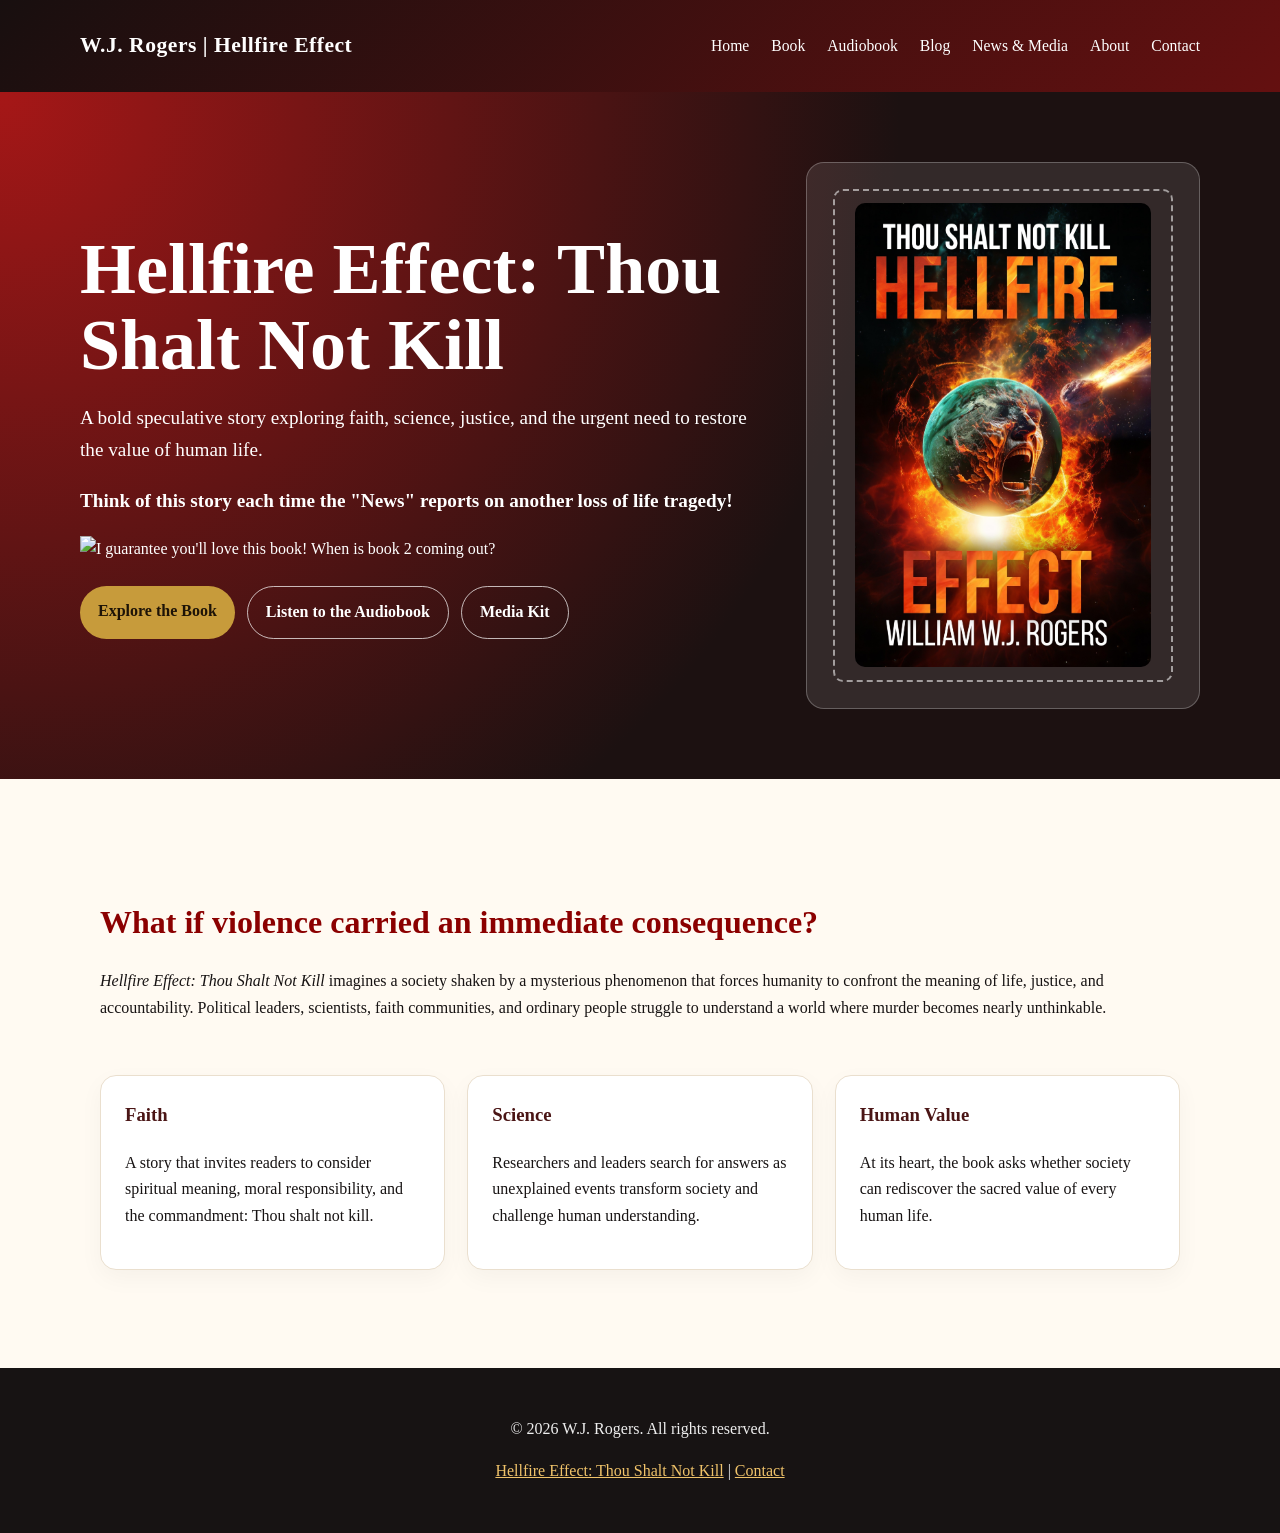
==== index.html @ ddb4c1cd "Update index.html" ====
<!DOCTYPE html>
<html lang="en">
<head>
  <!-- Google tag (gtag.js) -->
<script async src="https://www.googletagmanager.com/gtag/js?id=G-8KDBBG4806"></script>
<script>
  window.dataLayer = window.dataLayer || [];
  function gtag(){dataLayer.push(arguments);}
  gtag('js', new Date());

  gtag('config', 'G-8KDBBG4806');
</script>
  
<meta charset="UTF-8">
<meta name="viewport" content="width=device-width, initial-scale=1.0">
<title>Hellfire Effect | W.J. Rogers</title>
<meta name="description" content="Official author website for Hellfire Effect: Thou Shalt Not Kill by W.J. Rogers.">
<meta name="keywords" content="Hellfire Effect, W.J. Rogers, Hellfire Effect Thou Shalt Not Kill, Christian science fiction, faith based thriller, speculative fiction, value of human life, audiobook Spotify ElevenReader">
<meta name="author" content="W.J. Rogers">
<meta property="og:title" content="Hellfire Effect | W.J. Rogers">
<meta property="og:description" content="Official author website for Hellfire Effect: Thou Shalt Not Kill by W.J. Rogers.">
<meta property="og:type" content="website">
<link rel="stylesheet" href="styles.css">
</head>
<body>
<header>
  <div class="nav">
    <div class="brand">W.J. Rogers | Hellfire Effect</div>
    <nav>
      <a href="index.html">Home</a>
      <a href="book.html">Book</a>
      <a href="audiobook.html">Audiobook</a>
      <a href="blog.html">Blog</a>
      <a href="media.html">News & Media</a>
      <a href="about.html">About</a>
      <a href="contact.html">Contact</a>
    </nav>
  </div>
</header>

<section class="hero">
  <div class="hero-inner">
    <div>
      <h1>Hellfire Effect: Thou Shalt Not Kill</h1>
      <p>A bold speculative story exploring faith, science, justice, and the urgent need to restore the value of human life.</p>
      <p><strong>Think of this story each time the "News" reports on another loss of life tragedy!</strong></p>

      <!-- Hellfire Effect Promotional Badge -->
<div class="promo-badge">
  <img
    src="image/hellfire-badge.jpg"
    alt="I guarantee you'll love this book! When is book 2 coming out?"
  >
</div>
      <div class="button-row">
        <a class="btn" href="book.html">Explore the Book</a>
        <a class="btn secondary" href="audiobook.html">Listen to the Audiobook</a>
        <a class="btn secondary" href="media.html">Media Kit</a>
      </div>
    </div>
    <div class="cover-card">
      <div class="cover-placeholder">
        <img src="cover.jpg" alt="Hellfire Effect book cover" style="max-width:320px;width:100%;border-radius:10px;">
</div>
      </div>
    </div>
  </div>
</section>
<main>
<section>
  <h2>What if violence carried an immediate consequence?</h2>
  <p><em>Hellfire Effect: Thou Shalt Not Kill</em> imagines a society shaken by a mysterious phenomenon that forces humanity to confront the meaning of life, justice, and accountability. Political leaders, scientists, faith communities, and ordinary people struggle to understand a world where murder becomes nearly unthinkable.</p>
</section>
<section class="grid">
  <div class="card"><h3>Faith</h3><p>A story that invites readers to consider spiritual meaning, moral responsibility, and the commandment: Thou shalt not kill.</p></div>
  <div class="card"><h3>Science</h3><p>Researchers and leaders search for answers as unexplained events transform society and challenge human understanding.</p></div>
  <div class="card"><h3>Human Value</h3><p>At its heart, the book asks whether society can rediscover the sacred value of every human life.</p></div>
</section>

</main>

<footer>
  <p>© 2026 W.J. Rogers. All rights reserved.</p>
  <p><a href="book.html">Hellfire Effect: Thou Shalt Not Kill</a> | <a href="contact.html">Contact</a></p>
</footer>
</body>
</html>
---- styles.css ----
:root {
  --dark: #171313;
  --red: #8b0000;
  --gold: #c79b3b;
  --light: #fffaf2;
  --muted: #6b625b;
  --card: #ffffff;
}
* { box-sizing: border-box; }
body {
  margin: 0;
  font-family: Georgia, 'Times New Roman', serif;
  background: var(--light);
  color: var(--dark);
  line-height: 1.65;
}
a { color: var(--red); }
header {
  background: linear-gradient(135deg, #180f0f, #641010);
  color: white;
  padding: 28px 20px;
}
.nav {
  max-width: 1120px;
  margin: auto;
  display: flex;
  align-items: center;
  justify-content: space-between;
  gap: 16px;
  flex-wrap: wrap;
}
.brand {
  font-size: 1.35rem;
  font-weight: bold;
  letter-spacing: .5px;
}
nav a {
  color: white;
  text-decoration: none;
  margin-left: 18px;
  font-size: .98rem;
}
nav a:hover { text-decoration: underline; }
.hero {
  background: radial-gradient(circle at top left, #a61717, #1c1111 62%);
  color: white;
  padding: 70px 20px;
}
.hero-inner {
  max-width: 1120px;
  margin: auto;
  display: grid;
  grid-template-columns: 1.4fr .8fr;
  gap: 36px;
  align-items: center;
}
.hero h1 {
  font-size: clamp(2.4rem, 6vw, 4.5rem);
  line-height: 1.05;
  margin: 0 0 18px;
}
.hero p { font-size: 1.2rem; max-width: 760px; }
.cover-card {
  background: rgba(255,255,255,.1);
  border: 1px solid rgba(255,255,255,.25);
  padding: 26px;
  border-radius: 18px;
  text-align: center;
}
.cover-placeholder {
  aspect-ratio: 1/1.45;
  border: 2px dashed rgba(255,255,255,.55);
  border-radius: 10px;
  display:flex; align-items:center; justify-content:center;
  padding: 20px;
  min-height: 330px;
}
.button-row { display: flex; flex-wrap: wrap; gap: 12px; margin-top: 24px; }
.btn {
  display:inline-block;
  background: var(--gold);
  color:#1d1307;
  text-decoration:none;
  padding: 12px 18px;
  border-radius: 999px;
  font-weight:bold;
}
.btn.secondary {
  background: transparent;
  color:white;
  border:1px solid rgba(255,255,255,.7);
}
main { max-width: 1120px; margin: auto; padding: 44px 20px; }
section { margin-bottom: 54px; }
h2 { color: var(--red); font-size: 2rem; line-height: 1.2; }
.grid {
  display:grid;
  grid-template-columns: repeat(3, 1fr);
  gap: 22px;
}
.card {
  background: var(--card);
  border: 1px solid #eadfce;
  border-radius: 16px;
  padding: 24px;
  box-shadow: 0 8px 24px rgba(0,0,0,.04);
}
.card h3 { margin-top: 0; color: #4a1515; }
.notice {
  background: #fff1d5;
  border-left: 5px solid var(--gold);
  padding: 18px;
  border-radius: 10px;
}
form {
  background: white;
  border: 1px solid #eadfce;
  padding: 24px;
  border-radius: 16px;
}
input, textarea {
  width:100%;
  padding: 12px;
  margin: 8px 0 16px;
  border: 1px solid #cdbfac;
  border-radius: 8px;
  font: inherit;
}
textarea { min-height: 150px; }
footer {
  background: #171313;
  color: #eee;
  padding: 32px 20px;
  text-align: center;
}
footer a { color: #f0c36a; }
.blog-post {
  background:white;
  border:1px solid #eadfce;
  border-radius:16px;
  padding:28px;
  margin-bottom:24px;
}
.meta { color: var(--muted); font-size:.95rem; }
@media (max-width: 800px) {
  .hero-inner, .grid { grid-template-columns: 1fr; }
  nav a { display: inline-block; margin: 6px 10px 0 0; }
}
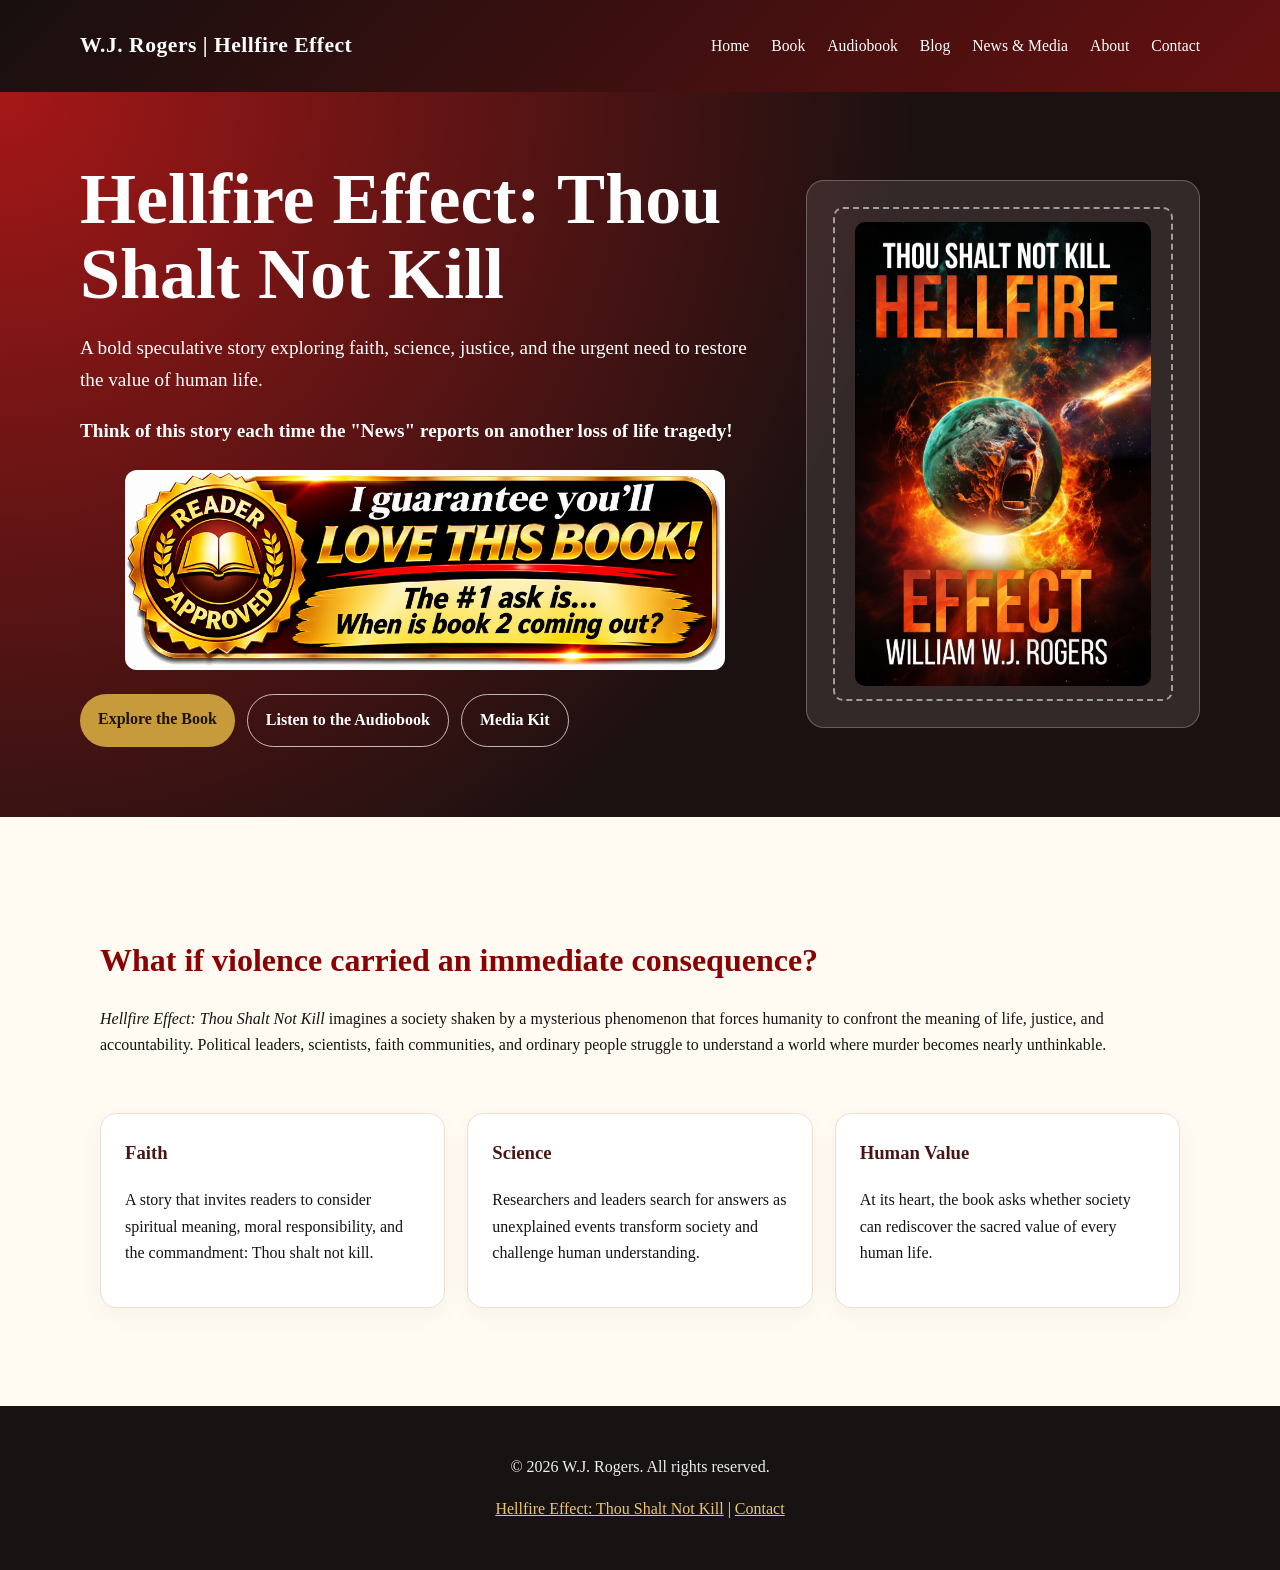
==== commit d8f99f2a: "Update index.html" ====
--- a/index.html
+++ b/index.html
@@ -48,7 +48,7 @@
       <!-- Hellfire Effect Promotional Badge -->
 <div class="promo-badge">
   <img
-    src="image/hellfire-badge.jpg"
+    src="hellfire-badge.jpg"
     alt="I guarantee you'll love this book! When is book 2 coming out?"
   >
 </div>
--- a/styles.css
+++ b/styles.css
@@ -145,4 +145,24 @@
 @media (max-width: 800px) {
   .hero-inner, .grid { grid-template-columns: 1fr; }
   nav a { display: inline-block; margin: 6px 10px 0 0; }
-}+}
+/* Hellfire Effect Promotional Badge */
+.promo-badge {
+  margin: 24px 0;
+  text-align: center;
+}
+
+.promo-badge img {
+  display: block;
+  width: 100%;
+  max-width: 600px;
+  height: auto;
+  margin: 0 auto;
+  border-radius: 12px;
+}
+
+@media (max-width: 600px) {
+  .promo-badge img {
+    max-width: 100%;
+  }
+}
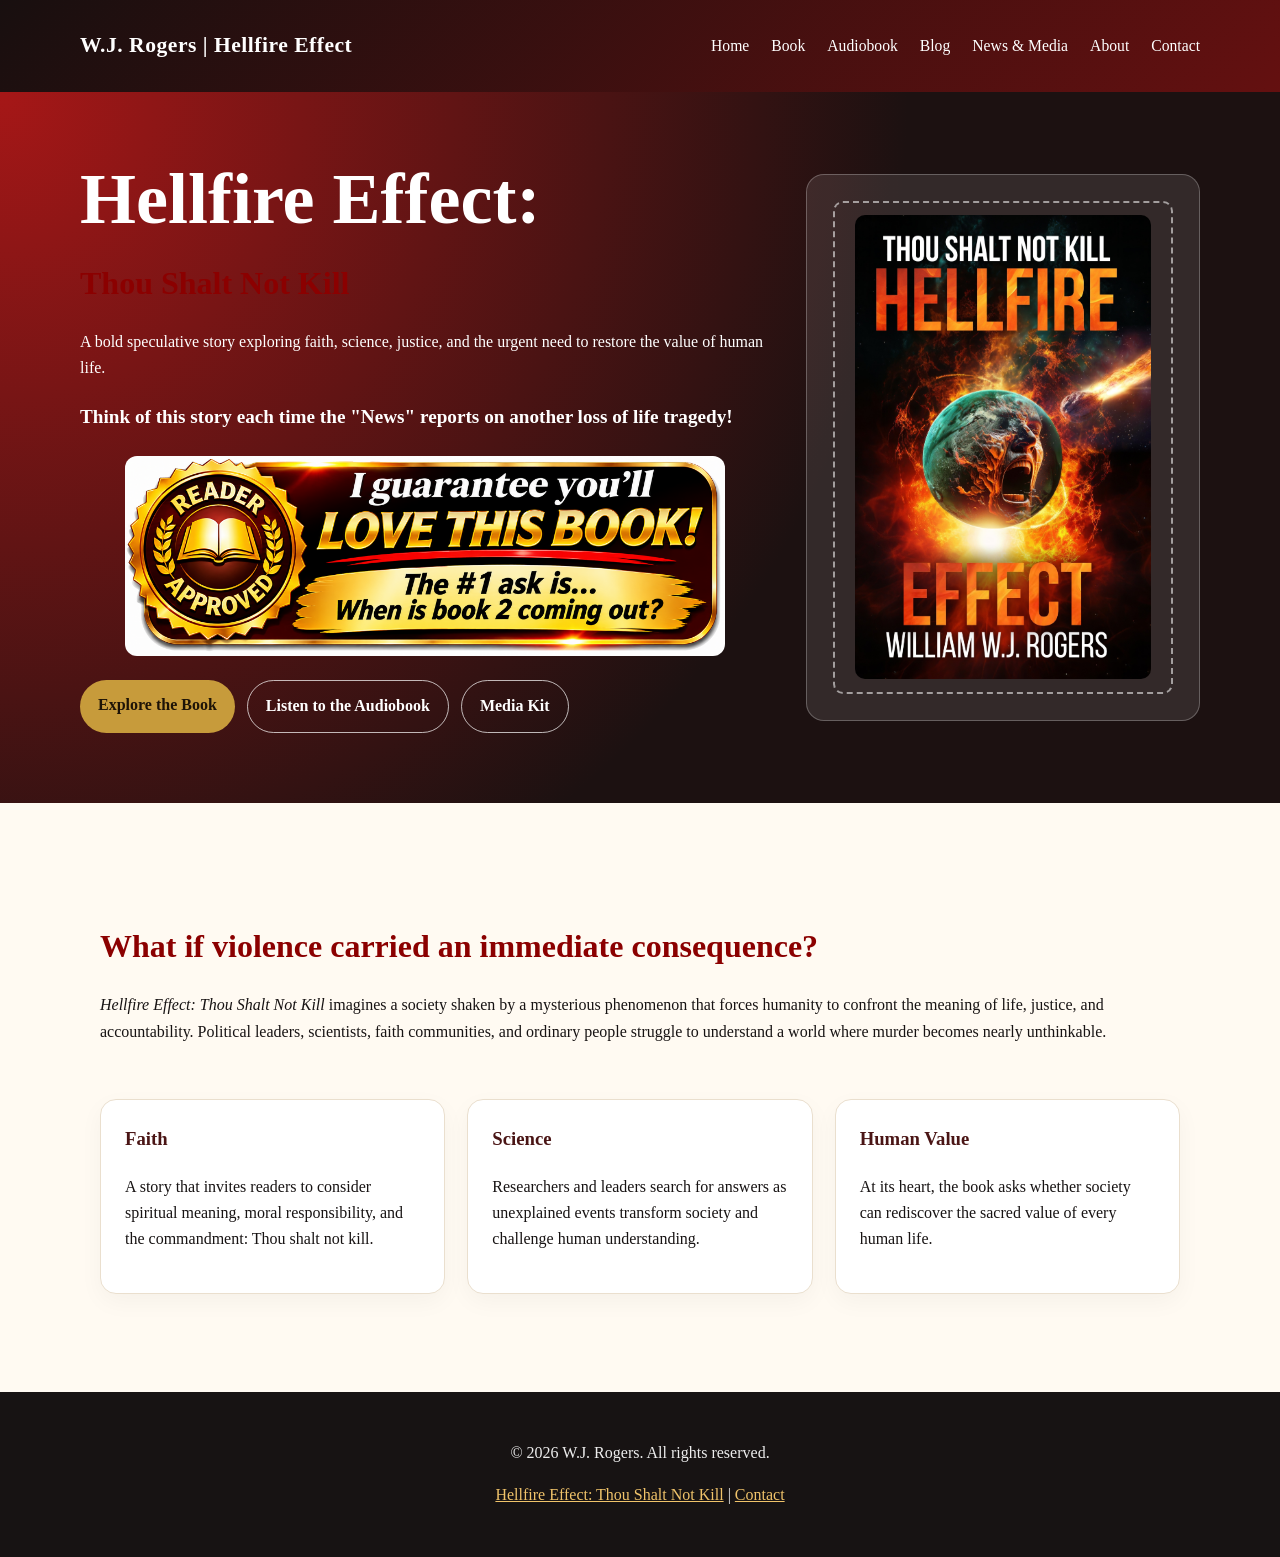
==== commit d1e16555: "Update index.html" ====
--- a/index.html
+++ b/index.html
@@ -41,7 +41,8 @@
 <section class="hero">
   <div class="hero-inner">
     <div>
-      <h1>Hellfire Effect: Thou Shalt Not Kill</h1>
+      <h1>Hellfire Effect:</h1>
+      <h2>Thou Shalt Not Kill</h2
       <p>A bold speculative story exploring faith, science, justice, and the urgent need to restore the value of human life.</p>
       <p><strong>Think of this story each time the "News" reports on another loss of life tragedy!</strong></p>
 
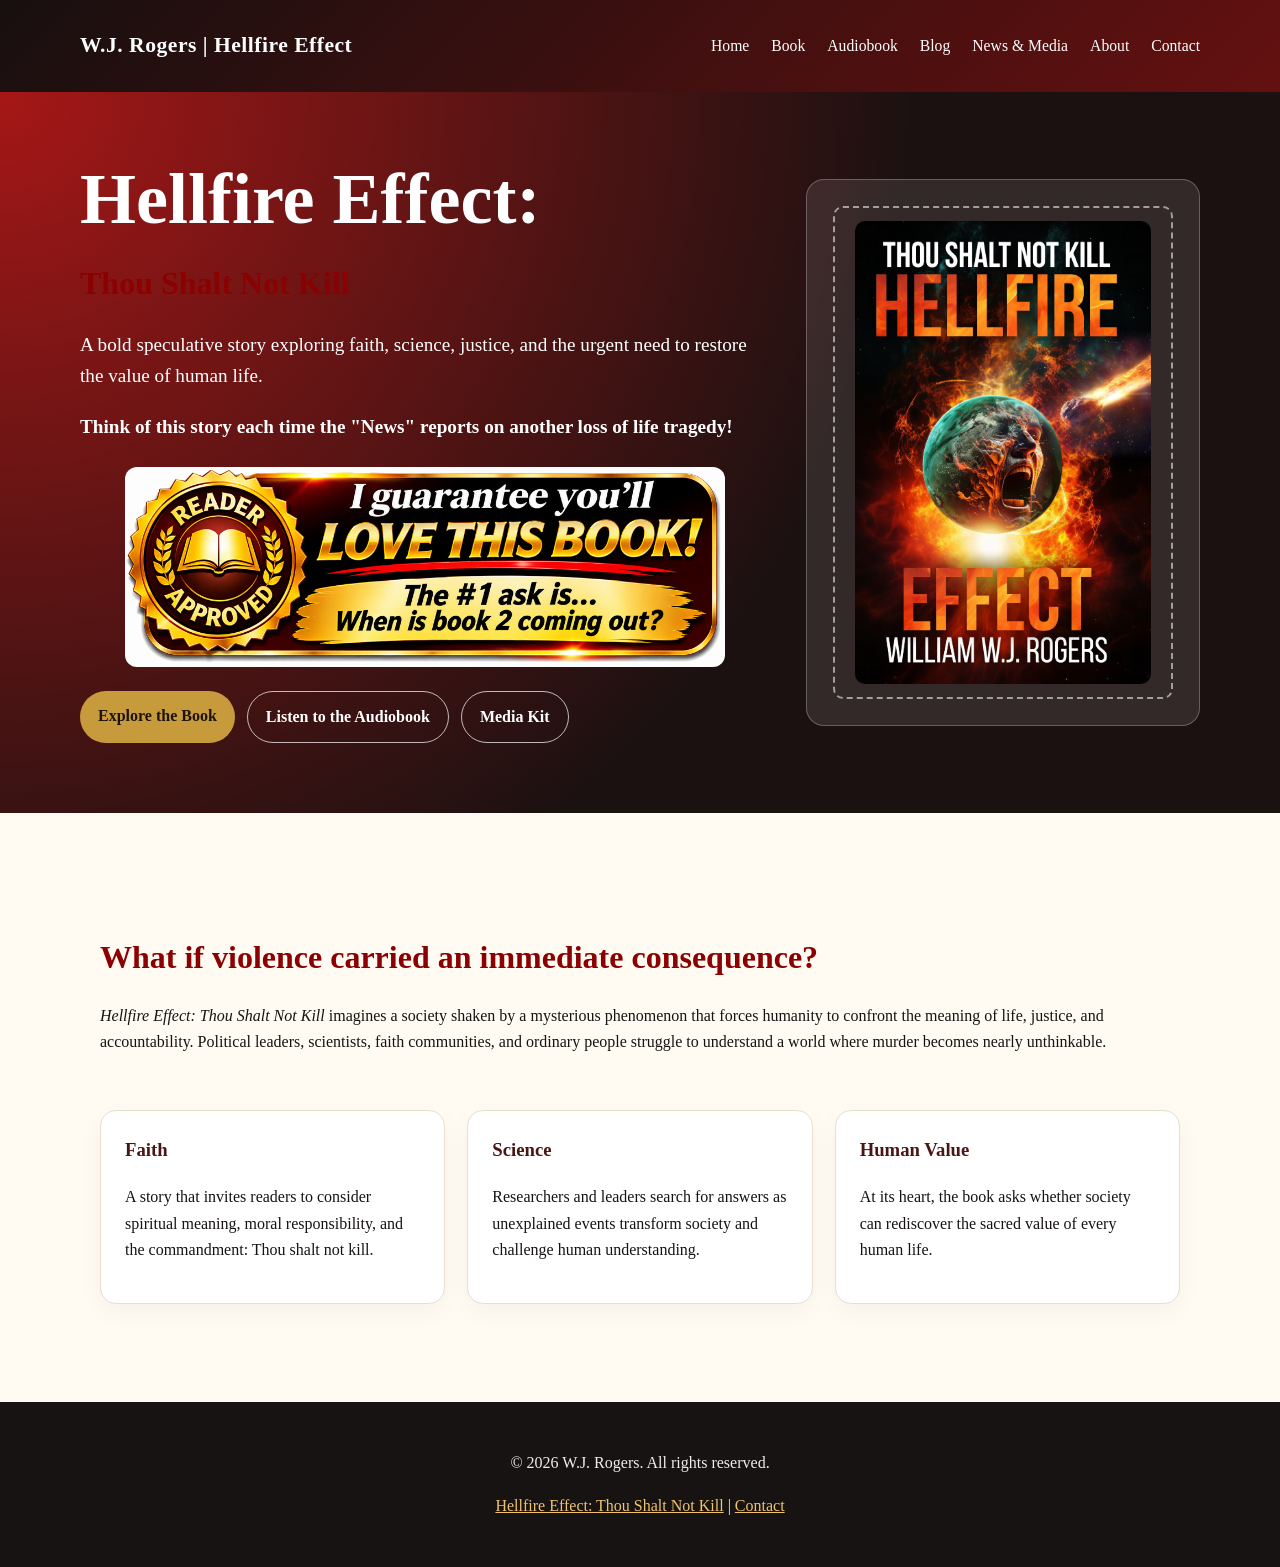
==== commit 095b39ba: "Update index.html" ====
--- a/index.html
+++ b/index.html
@@ -42,7 +42,7 @@
   <div class="hero-inner">
     <div>
       <h1>Hellfire Effect:</h1>
-      <h2>Thou Shalt Not Kill</h2
+      <h2>Thou Shalt Not Kill</h2>
       <p>A bold speculative story exploring faith, science, justice, and the urgent need to restore the value of human life.</p>
       <p><strong>Think of this story each time the "News" reports on another loss of life tragedy!</strong></p>
 
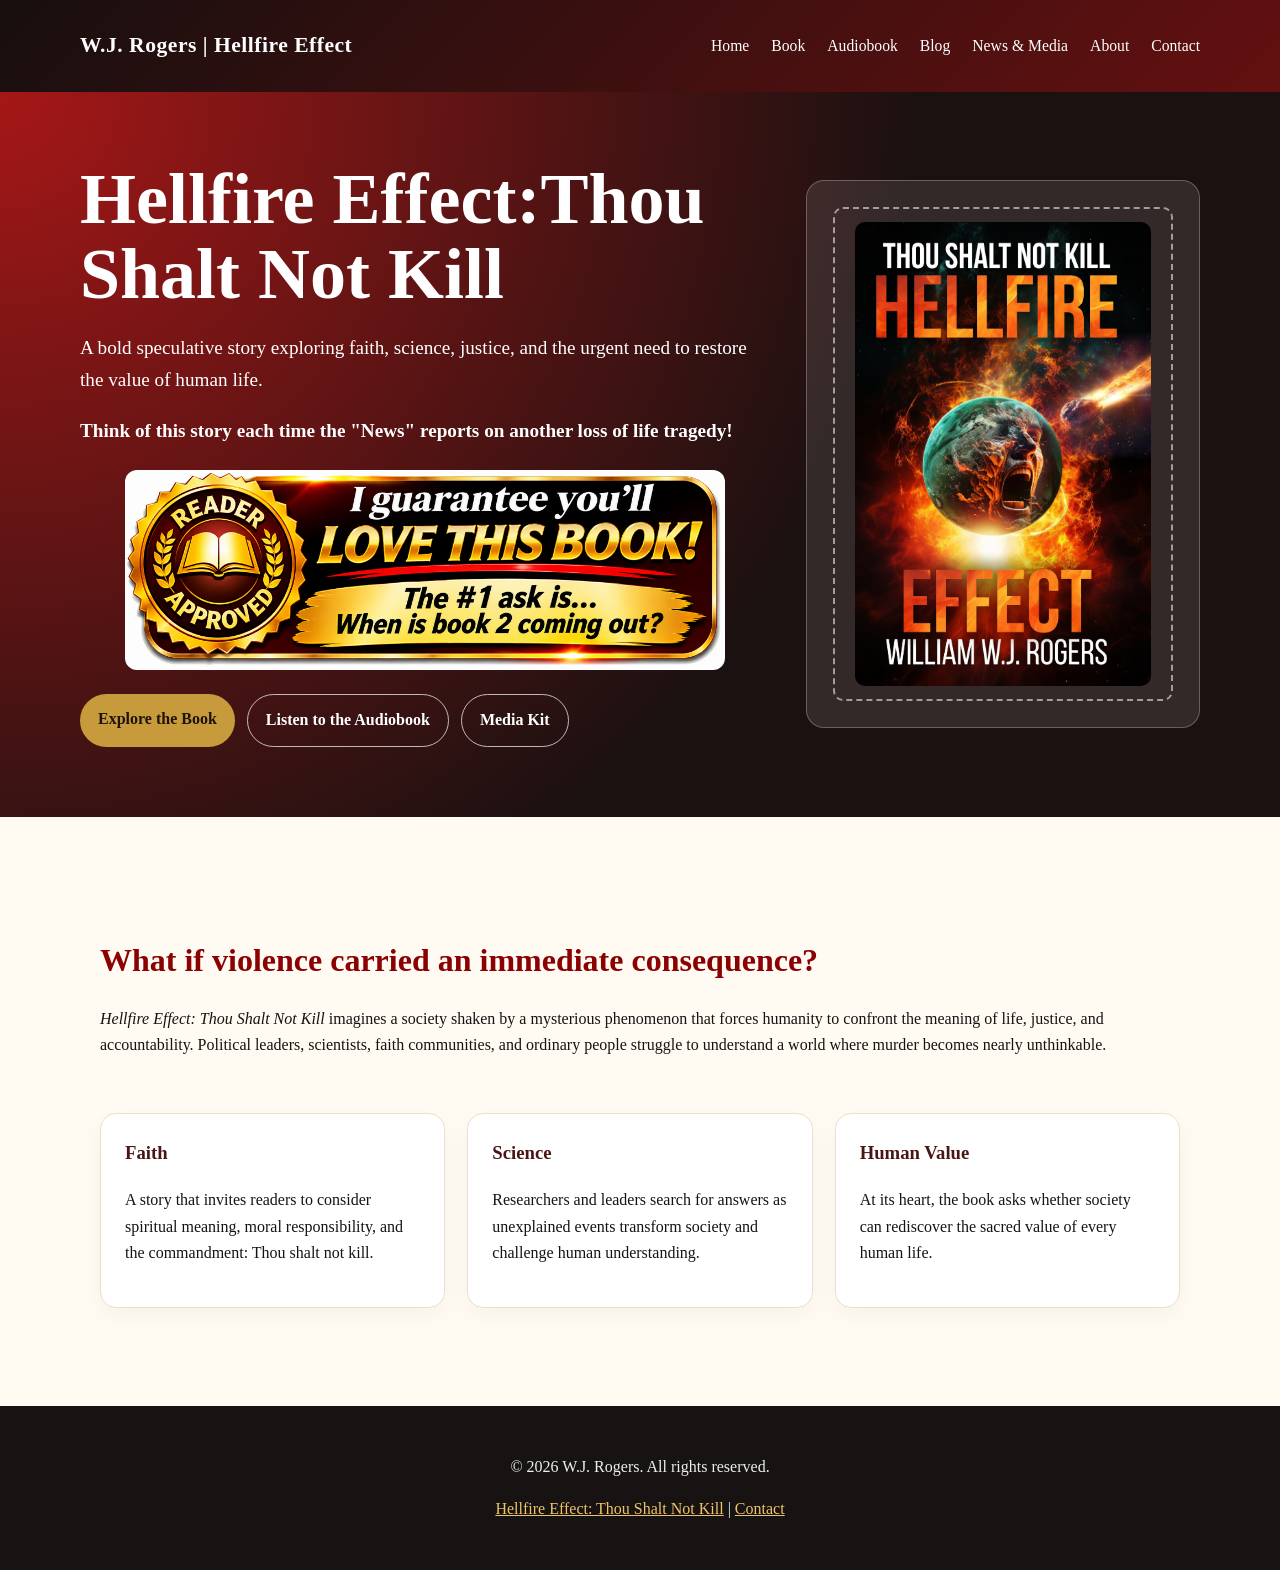
==== commit d94c9584: "Update index.html" ====
--- a/index.html
+++ b/index.html
@@ -41,8 +41,7 @@
 <section class="hero">
   <div class="hero-inner">
     <div>
-      <h1>Hellfire Effect:</h1>
-      <h2>Thou Shalt Not Kill</h2>
+      <h1>Hellfire Effect:Thou Shalt Not Kill</h1>
       <p>A bold speculative story exploring faith, science, justice, and the urgent need to restore the value of human life.</p>
       <p><strong>Think of this story each time the "News" reports on another loss of life tragedy!</strong></p>
 
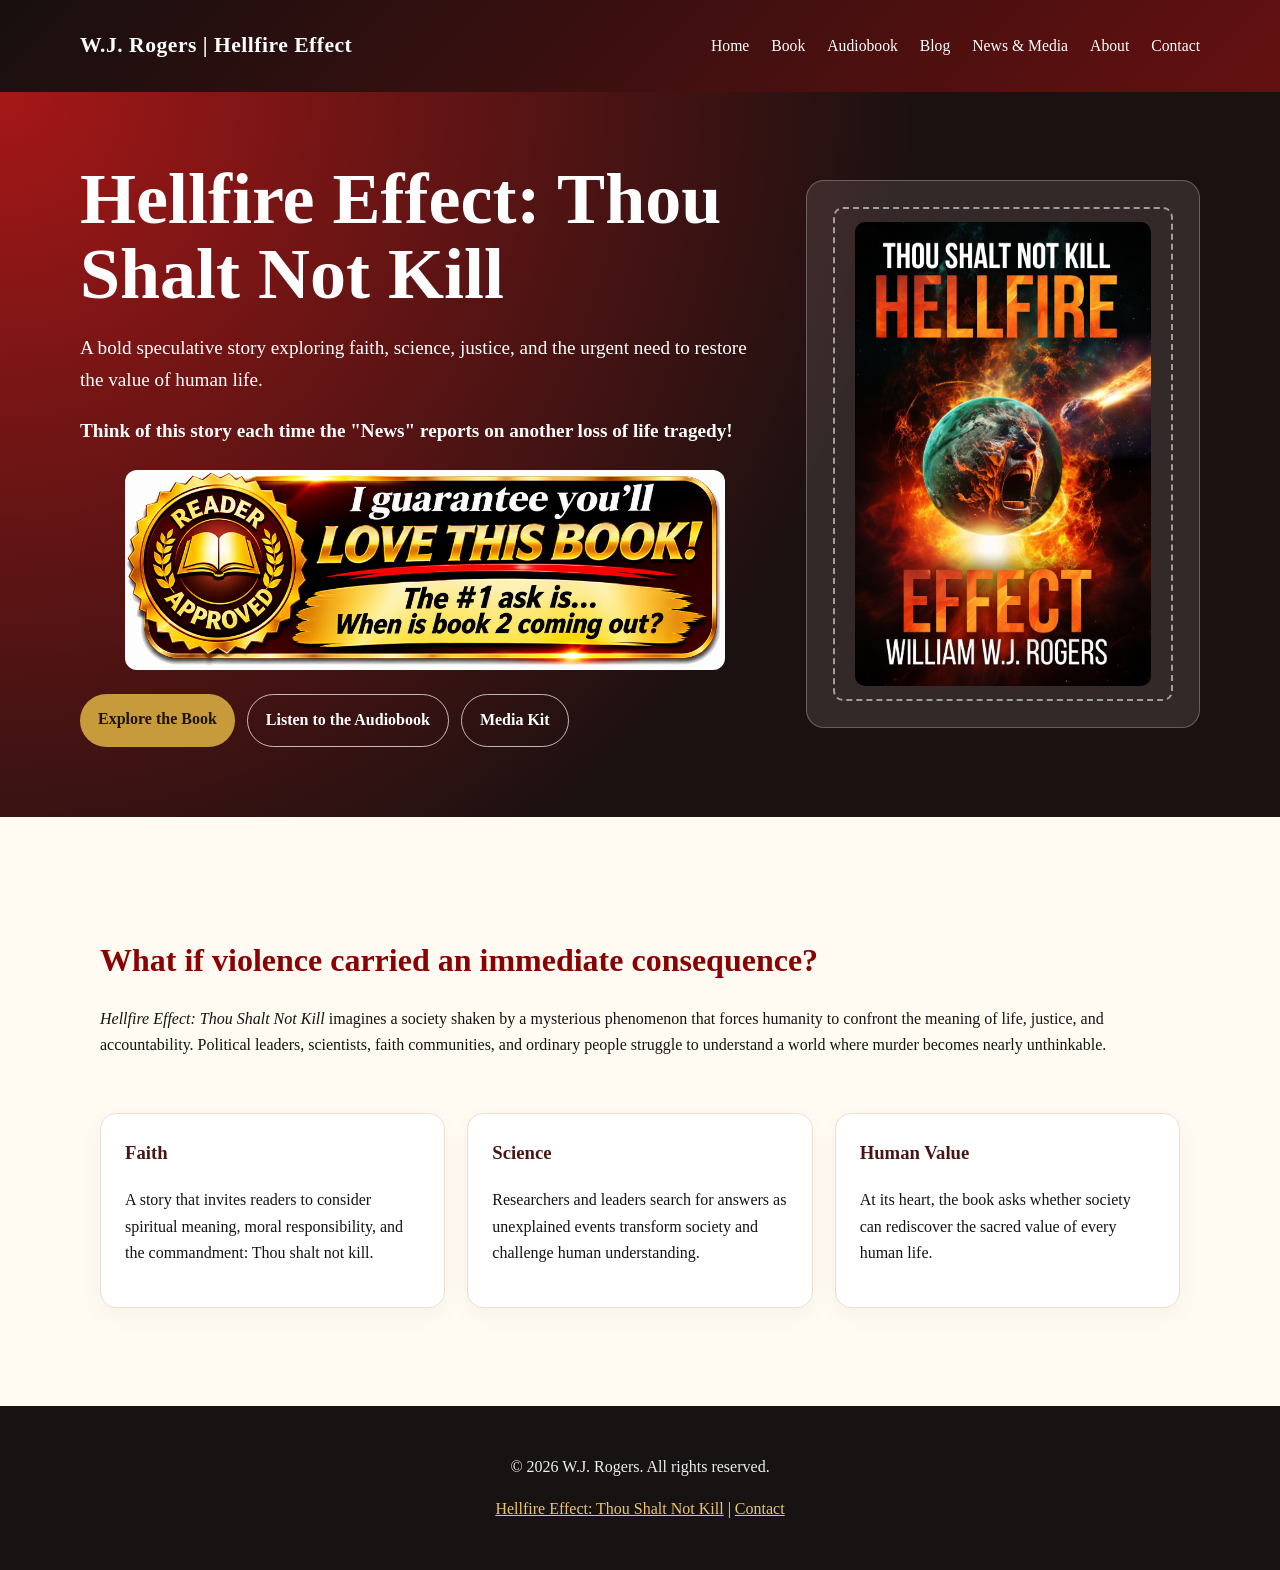
==== commit ad5d1723: "Update index.html" ====
--- a/index.html
+++ b/index.html
@@ -41,7 +41,7 @@
 <section class="hero">
   <div class="hero-inner">
     <div>
-      <h1>Hellfire Effect:Thou Shalt Not Kill</h1>
+      <h1>Hellfire Effect: Thou Shalt Not Kill</h1>
       <p>A bold speculative story exploring faith, science, justice, and the urgent need to restore the value of human life.</p>
       <p><strong>Think of this story each time the "News" reports on another loss of life tragedy!</strong></p>
 
